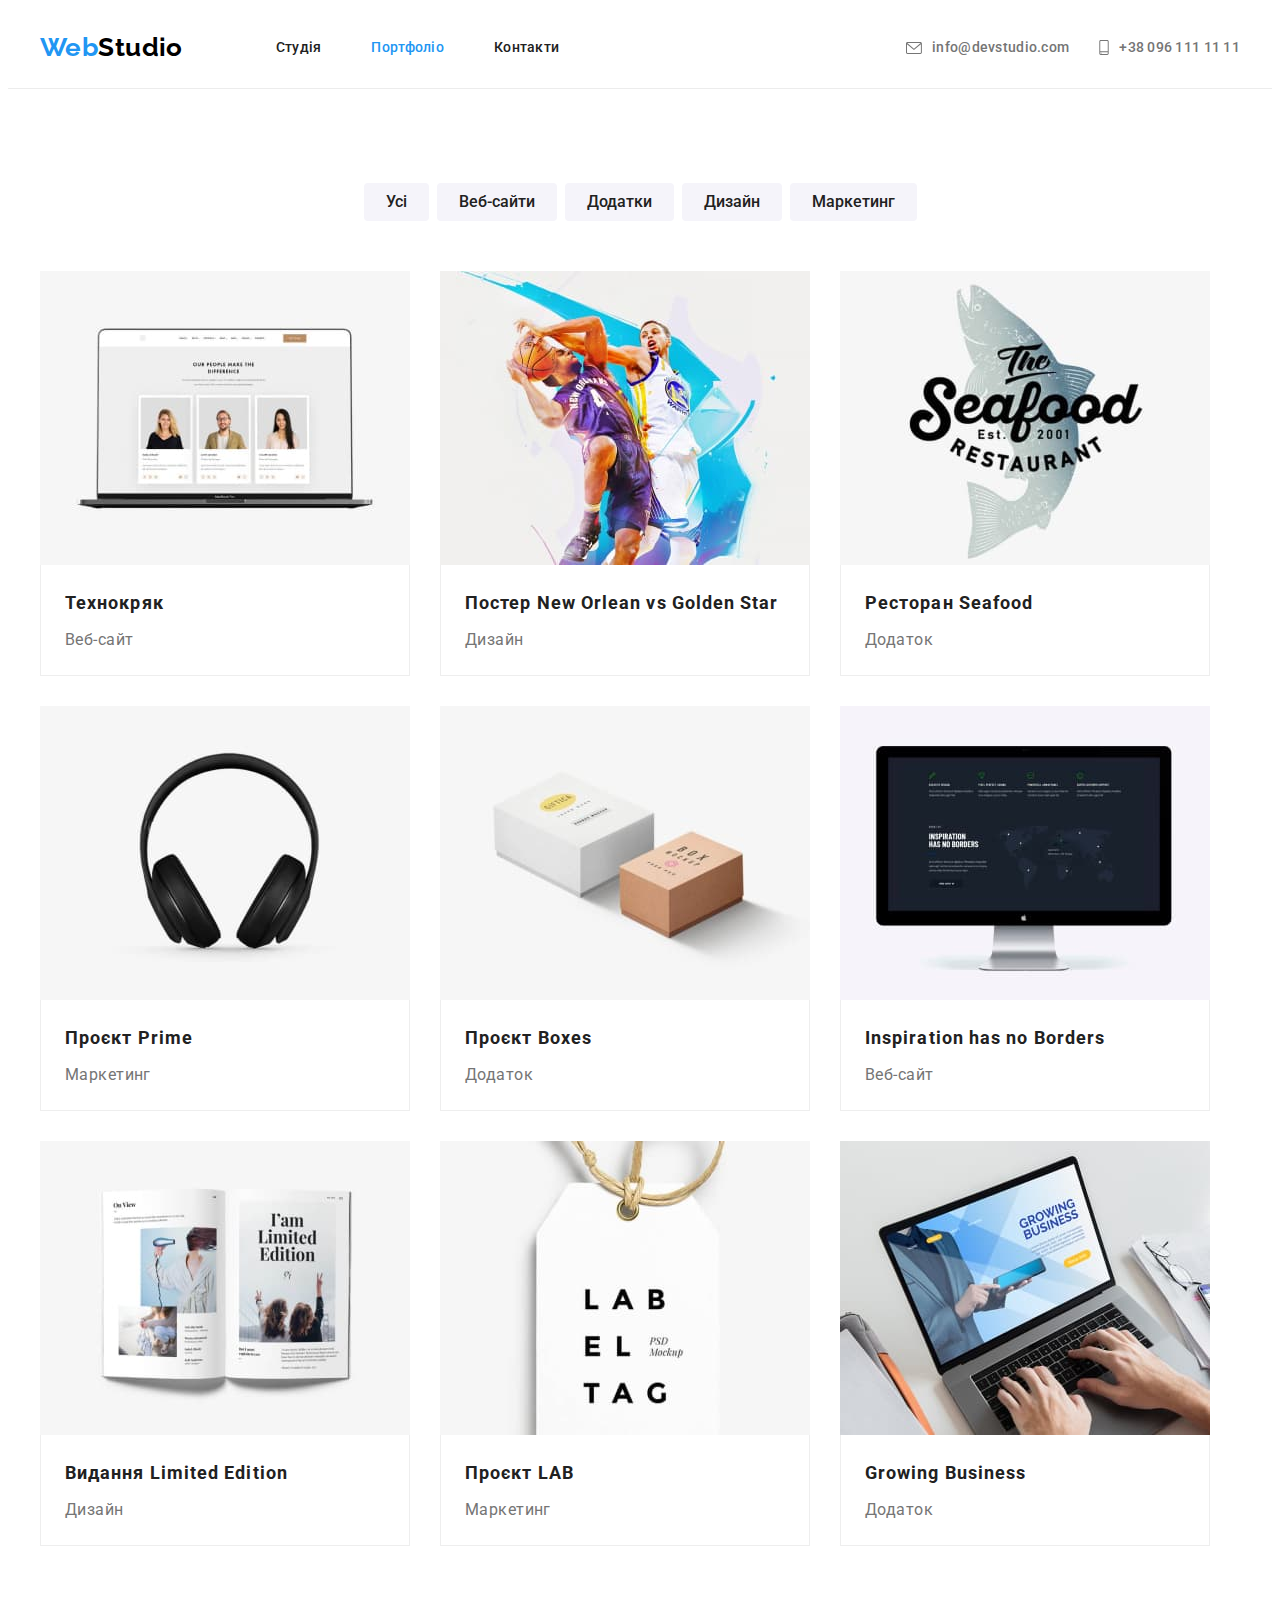
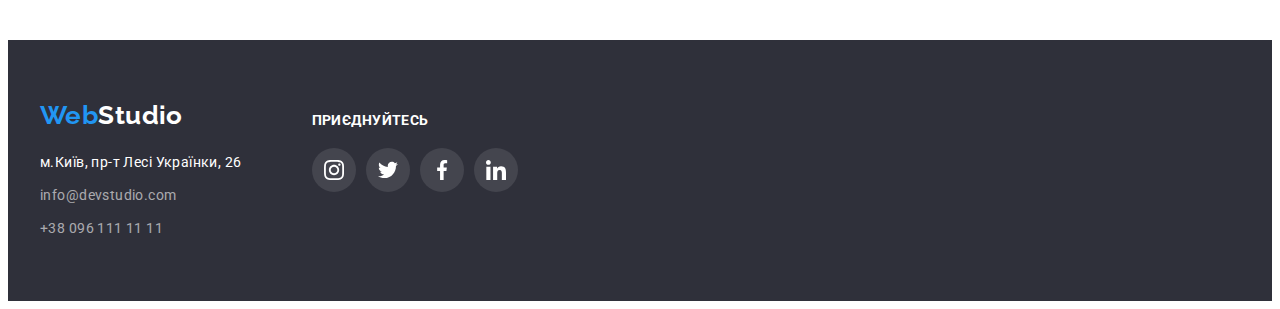
==== portfolio.html @ 64b1c9f9 "1" ====
<!DOCTYPE html>
<html lang="uk">
  <head>
    <meta charset="UTF-8" />
    <meta http-equiv="X-UA-Compatible" content="IE=edge" />
    <meta name="viewport" content="width=device-width, initial-scale=1.0" />

    <title>Portfolio</title>
    <link
      rel="stylesheet"
      href="https://cdnjs.cloudflare.com/ajax/libs/modern-normalize/1.1.0/modern-normalize.min.css"
      integrity="sha512-wpPYUAdjBVSE4KJnH1VR1HeZfpl1ub8YT/NKx4PuQ5NmX2tKuGu6U/JRp5y+Y8XG2tV+wKQpNHVUX03MfMFn9Q=="
      crossorigin="anonymous"
      referrerpolicy="no-referrer"
    />
    <link rel="stylesheet" href="./css/styles.css" />
    <link rel="preconnect" href="https://fonts.googleapis.com" />
    <link rel="preconnect" href="https://fonts.gstatic.com" crossorigin />
    <link
      href="https://fonts.googleapis.com/css2?family=Raleway:wght@700&family=Roboto:wght@400;500;700;900&display=swap"
      rel="stylesheet"
    />
  </head>
  <body>
    <header class="page-header">
      <div class="conteiner">
        <nav class="site-nav">
          <a class="logo-head" lang="en" href="./index.html"
            ><span class="web-logo">Web</span>Studio</a
          >
          <ul class="nav-links list">
            <li><a href="./index.html" class="link">Студія</a></li>
            <li><a href="#" class="link current">Портфоліо</a></li>
            <li><a href="#" class="link">Контакти</a></li>
          </ul>
        </nav>

        <ul class="contacts-header list">
          <li>
            <a href="mailto:info@devstudio.com"
              ><svg class="head-svgm">
                <use href="./images/symbol-defs.svg#icon-mail"></use></svg
              >info@devstudio.com</a
            >
          </li>
          <li>
            <a href="tel:+380961111111"
              ><svg class="head-svgp">
                <use href="./images/symbol-defs.svg#icon-phone"></use></svg
              >+38 096 111 11 11</a
            >
          </li>
        </ul>
      </div>
    </header>
    <main>
      <section class="section-portf">
        <div class="conteiner">
          <h1 class="visually-hidden">Проекти</h1>
          <ul class="filters list">
            <li><button type="button">Усі</button></li>
            <li><button type="button">Веб-сайти</button></li>
            <li><button type="button">Додатки</button></li>
            <li><button type="button">Дизайн</button></li>
            <li><button type="button">Маркетинг</button></li>
          </ul>
        </div>
        <div class="conteiner">
          <ul class="projects list">
            <li class="cards">
              <a class="shadow" href="#"
                ><img src="./images/web.jpg" width="370" alt="Веб-сайт на ноутбуці" />
                <div class="card-p">
                  <h2>Технокряк</h2>
                  <p>Веб-сайт</p>
                </div></a
              >
            </li>
            <li class="cards">
              <a class="shadow" href="#">
                <img src="./images/design.jpg" width="370" alt="Баскетболісти борються за м'яч" />
                <div class="card-p">
                  <h2>Постер New Orlean vs Golden Star</h2>
                  <p>Дизайн</p>
                </div></a
              >
            </li>
            <li class="cards">
              <a class="shadow" href="#">
                <img src="./images/restoraunt.jpg" width="370" alt="Лосось" />
                <div class="card-p">
                  <h2>Ресторан Seafood</h2>
                  <p>Додаток</p>
                </div></a
              >
            </li>
            <li class="cards">
              <a class="shadow" href="#"
                ><img src="./images/headphones.jpg" width="370" alt="Навушники" />
                <div class="card-p">
                  <h2>Проєкт Prime</h2>
                  <p>Маркетинг</p>
                </div></a
              >
            </li>
            <li class="cards">
              <a class="shadow" href="#">
                <img src="./images/boxes.jpg" width="370" alt="Дві прямокутні коробочки" />
                <div class="card-p">
                  <h2>Проєкт Boxes</h2>
                  <p>Додаток</p>
                </div></a
              >
            </li>
            <li class="cards">
              <a class="shadow" href="#"
                ><img
                  src="./images/monitor.jpg"
                  width="370"
                  alt="Веб-сайт на моніторі комп'ютера"
                />
                <div class="card-p">
                  <h2>Inspiration has no Borders</h2>
                  <p>Веб-сайт</p>
                </div></a
              >
            </li>
            <li class="cards">
              <a class="shadow" href="#"
                ><img src="./images/book.jpg" width="370" alt="Розвернута книга" />
                <div class="card-p">
                  <h2>Видання Limited Edition</h2>
                  <p>Дизайн</p>
                </div></a
              >
            </li>
            <li class="cards">
              <a class="shadow" href="#"
                ><img src="./images/labe.jpg" width="370" alt="Етикетка з надписом" />
                <div class="card-p">
                  <h2>Проєкт LAB</h2>
                  <p>Маркетинг</p>
                </div></a
              >
            </li>
            <li class="cards">
              <a class="shadow" href="#"
                ><img src="./images/notebook.jpg" width="370" alt="Людина клацає ноутбук" />
                <div class="card-p">
                  <h2>Growing Business</h2>
                  <p>Додаток</p>
                </div></a
              >
            </li>
          </ul>
        </div>
      </section>
    </main>
    <footer class="footer">
      <div class="conteiner">
        <div class="addressf">
          <a class="logo-footer" lang="en" href="#"><span class="web-logo">Web</span>Studio</a>
          <address>
            <ul class="contacts-footer list">
              <li>
                <a
                  class="map"
                  href="https://goo.gl/maps/fwpPtRoD1CJxpNF26"
                  target="_blank"
                  rel="noopener noreferrer nofollow"
                >
                  м.Київ, пр-т Лесі Українки, 26</a
                >
              </li>
              <li><a class="mail" href="mailto:info@devstudio.com">info@devstudio.com</a></li>
              <li><a class="phone" href="tel:+380961111111">+38 096 111 11 11</a></li>
            </ul>
          </address>
        </div>
        <div class="social-cont">
          <h2>Приєднуйтесь</h2>
          <ul class="social list">
            <li class="soc-item">
              <a href="#" class="soc-link">
                <svg class="fsoc-icon" width="20px" height="20px">
                  <use href="./images/symbol-defs.svg#icon-instagram"></use>
                </svg>
              </a>
            </li>
            <li class="soc-item">
              <a href="#" class="soc-link">
                <svg class="fsoc-icon" width="20px" height="20px">
                  <use href="./images/symbol-defs.svg#icon-twitter"></use></svg
              ></a>
            </li>
            <li class="soc-item">
              <a href="#" class="soc-link">
                <svg class="fsoc-icon" width="20px" height="20px">
                  <use href="./images/symbol-defs.svg#icon-facebook"></use></svg
              ></a>
            </li>
            <li class="soc-item">
              <a href="#" class="soc-link">
                <svg class="fsoc-icon" width="20px" height="20px">
                  <use href="./images/symbol-defs.svg#icon-linkedin"></use></svg
              ></a>
            </li>
          </ul>
        </div>
      </div>
    </footer>
  </body>
</html>
---- css/styles.css ----
:root {
  --border: rgba(236, 236, 236, 1);
  --black: #000000;
  --accent: #2196f3;
  --grey: #757575;
  --white: #ffffff;
  --text: #212121;
  --focus: #188ce8;
  --memberbgc: #f5f4fa;
  --headfoot: #2f303a;
  --icons: #afb1b8;
  --font-btn: inherit;
}

body {
  font-family: Roboto, sans-serif;
  background-color: var(--white);
  font-size: 14px;
  letter-spacing: 0.03em;
}
img {
  display: block;
  max-width: 100%;
  height: auto;
}
section {
  padding: 94px 0;
}
h1,
h2,
h3,
h4,
h5,
h6,
p,
ul {
  margin: 0;
  padding: 0;
}
header {
  border-bottom: 1px solid var(--border);
}
.list {
  list-style: none;
}
.page-header .conteiner {
  display: flex;
  align-items: center;
  justify-content: space-between;

  margin: 0 auto;
  max-width: 1200px;
}
.site-nav {
  display: flex;
  align-items: center;
}

.nav-links li + li {
  margin-left: 50px;
}

.nav-links {
  display: flex;
}

.nav-links .link {
  display: block;
  padding: 32px 0;
  text-decoration: none;
  font-style: normal;
  font-weight: 500;

  line-height: 1.14;
  letter-spacing: 0.02em;

  color: var(--text);
}
.nav-links .link:hover,
.nav-links .link:focus {
  color: var(--accent);
}
.nav-links .link.current {
  color: var(--accent);
}
.contacts-header {
  display: flex;
  align-items: center;
}
.head-svgm {
  width: 16px;
  height: 12px;
  margin-right: 10px;
}
.head-svgp {
  width: 10px;
  height: 15px;
  margin-right: 10px;
}

.contacts-header li + li {
  margin-left: 30px;
}

.contacts-header a {
  display: flex;
  align-items: center;
  padding: 32px 0;
  text-decoration: none;
  font-style: normal;
  font-weight: 500;

  line-height: 1.14;
  letter-spacing: 0.02em;

  color: var(--grey);
  fill: var(--grey);
}
.contacts-header a:hover,
.contacts-header a:focus {
  font-style: normal;
  font-weight: 500;

  line-height: 1.14;
  letter-spacing: 0.02em;

  color: var(--accent);
  fill: var(--accent);
}

.logo-head {
  margin-right: 93px;
  padding: 24px 0 25px 0;
  align-items: center;

  font-family: Raleway, sans-serif;
  text-decoration: none;
  font-style: normal;
  font-weight: 700;
  font-size: 26px;
  line-height: 1.19;
  /* identical to box height */

  color: var(--black);
}
.web-logo {
  color: var(--accent);
}
.conteiner {
  width: 1200px;

  margin: 0 auto;
  padding: 0 15px;
}

/*hero-sec-main*/

.herro-sec {
  max-width: 1600px;
  padding: 200px 15px;
  margin: 0 auto;
  background-image: linear-gradient(to right, rgba(47, 48, 58, 0.4), rgba(47, 48, 58, 0.4)),
    url(../images/team.jpg);
  /* background-image: url(../images/team.jpg); */
  background-repeat: no-repeat;
  background-position: center;
}
.hero-h {
  margin: 0 auto;
  margin-bottom: 30px;

  width: 696px;
  height: 120px;
  font-style: normal;
  font-weight: 900;
  font-size: 44px;
  line-height: 1.36;
  /* or 136% */

  text-align: center;
  letter-spacing: 0.06em;
  text-transform: uppercase;

  color: var(--white);
}
.hero-btn {
  padding: 10px 32px;
  margin: 0 auto;

  font-family: var(--font-btn);
  font-style: normal;
  font-weight: 700;
  font-size: 16px;
  line-height: 1.88;
  /* identical to box height, or 188% */

  display: flex;
  align-items: center;
  text-align: center;
  letter-spacing: 0.06em;

  color: var(--white);
  background: var(--accent);
  box-shadow: 0px 4px 4px rgba(0, 0, 0, 0.15);
  border: none;
  border-radius: 4px;
  cursor: pointer;
}
.hero-btn:hover {
  background: var(--focus);
  box-shadow: 0px 4px 4px rgba(0, 0, 0, 0.15);
  border-radius: 4px;
}
.hero-btn:focus {
  background: var(--focus);
  box-shadow: 0px 4px 4px rgba(0, 0, 0, 0.15);
  border-radius: 4px;
}

/*2sec-main*/
.visually-hidden {
  position: absolute;
  white-space: nowrap;
  width: 1px;
  height: 1px;
  overflow: hidden;
  border: 0;
  padding: 0;
  clip: rect(0 0 0 0);
  clip-path: inset (50%);
  margin: -1px;
}
.benefits {
  display: flex;

  text-align: center;
}

.benefits > li:not(:last-child) {
  margin-right: 30px;
}
.benef-bg {
  display: flex;
  width: 270px;
  height: 120px;
  margin-bottom: 30px;
  justify-content: center;
  align-items: center;

  background-color: var(--memberbgc);
  border-radius: 4px;
}
.benefits h3 {
  margin-bottom: 10px;
  line-height: 1.14;
  text-align: left;

  text-transform: uppercase;

  color: var(--text);
}
.benefits p {
  text-align: left;
  line-height: 1.71;
  /* or 171% */

  color: var(--grey);
}
/*3sec-main*/
section.our-works {
  padding-top: 0;
}
.our-works h2 {
  margin-bottom: 50px;
  font-size: 36px;
  line-height: 1.16;
  text-align: center;

  color: var(--text);
}
.works {
  display: flex;
}
.works > li:not(:last-child) {
  margin-right: 30px;
}
/*4sec-main*/
.team {
  background-color: var(--memberbgc);
}
.our-team {
  margin-bottom: 50px;
  font-style: normal;
  font-weight: 700;
  font-size: 36px;
  line-height: 1.16;
  text-align: center;
  background-color: var(--memberbgc);

  color: var(--text);
}
.members {
  display: flex;
}

.members > li:not(:last-child) {
  margin-right: 30px;
}
.card {
  padding: 30px 0;
  box-shadow: 0px 1px 3px rgba(0, 0, 0, 0.12), 0px 1px 1px rgba(0, 0, 0, 0.14),
    0px 2px 1px rgba(0, 0, 0, 0.2);
  border-radius: 0px 0px 4px 4px;

  background-color: var(--white);
}
.card img {
  margin-bottom: 30px;
}

.members h3 {
  margin-bottom: 10px;
  font-weight: 500;
  font-size: 16px;
  line-height: 1.2;
  /* identical to box height */

  text-align: center;

  color: var(--text);
  background-color: var(--white);
}
.members p {
  font-size: 16px;
  line-height: 1.2;
  margin-bottom: 16px;
  /* identical to box height */

  text-align: center;

  color: var(--grey);
  background-color: var(--white);
}
.team-social {
  display: flex;
  justify-content: center;
  gap: 10px;
}
.team-soc-item {
}
.team-soc-link {
  width: 44px;
  height: 44px;
  display: flex;
  align-items: center;
  justify-content: center;

  background-color: rgba(255, 255, 255, 0.1);
  fill: var(--icons);
  border-radius: 50%;
}
.team-soc-link:hover,
.team-soc-link:focus {
  background-color: var(--accent);
  fill: var(--white);
}
/* clients */

.our-clients {
  font-style: normal;
  font-weight: 700;
  font-size: 36px;
  line-height: 42px;
  text-align: center;
  letter-spacing: 0.03em;
  color: var(--text);
  margin-bottom: 50px;
}
.clients {
  gap: 30px;
  display: flex;
}

.clients-link {
  width: 170px;
  height: 92px;
  border: 1px solid var(--icons);
  fill: var(--icons);
  display: flex;
  align-items: center;
  justify-content: center;
  border-radius: 4px;
}

.clients-link:hover,
.clients-link:focus {
  border: 1px solid var(--accent);
  fill: var(--accent);
}

/*portfolio*/
/*buttons*/

/* .conteiner > nav {
  display: flex;
} */
.section-portf {
}
.filters {
  display: flex;
  justify-content: center;
  margin-bottom: 50px;
  font-size: 16px;
}
.filters li:not(:last-child) {
  margin-right: 8px;
}
.filters button {
  padding: 6px 22px;
  font-family: var(--font-btn);
  font-style: normal;
  font-weight: 500;
  font-size: 16px;
  line-height: 1.62;

  color: var(--text);
  background-color: var(--memberbgc);
  border-radius: 4px;
  border: none;
  cursor: pointer;
}
.filters button:hover,
.filters button:focus {
  background-color: var(--accent);
  color: var(--white);
  box-shadow: 0px 3px 1px rgba(0, 0, 0, 0.1), 0px 1px 2px rgba(0, 0, 0, 0.08),
    0px 2px 2px rgba(0, 0, 0, 0.12);
  border-radius: 4px;
}
/*projects*/
.card-p {
  padding: 20px 24px;
  border: 1px solid #eee;
  border-top: 0;
}
.shadow {
  display: block;
}
.shadow:focus,
.shadow:hover {
  box-shadow: 0px 1px 1px rgba(0, 0, 0, 0.12), 0px 4px 4px rgba(0, 0, 0, 0.06),
    1px 4px 6px rgba(0, 0, 0, 0.16);
}
.card-p h2 {
  margin-bottom: 4px;
}

.projects {
  display: flex;
  flex-wrap: wrap;
  gap: 30px;
}
.projects a {
  text-decoration: none;
}
/*
.projects .card-p{
  margin-right: 30px;
  margin-bottom: 30px;
}
.projects .card-p:last-child(-n+3){
  margin-bottom: 0;
}
.projects .card-p:nth-child(n){
  margin-right: 0;
}
*/
.projects h2 {
  font-size: 18px;
  line-height: 2;
  text-decoration: none;
  /* identical to box height, or 200% */

  letter-spacing: 0.06em;

  color: var(--text);
}
.projects p {
  font-size: 16px;
  line-height: 1.88;
  /* identical to box height, or 188% */

  color: var(--grey);
}
/*footer*/
.footer {
  padding: 60px 0;
  background-color: var(--headfoot);
}

footer .conteiner {
  display: flex;
}
footer div[addresf] {
  display: flex;
}

.social-cont {
  display: flex;
  justify-content: flex-start;
  flex-direction: column;
  margin-left: 70px;
  margin-top: 12px;
}
.social-cont h2 {
  margin-bottom: 20px;
  font-style: normal;
  font-weight: 700;
  font-size: 14px;
  line-height: 16px;
  letter-spacing: 0.03em;
  text-transform: uppercase;

  color: var(--white);
}
.social {
  display: flex;
  justify-content: center;
  gap: 10px;
}
.soc-item {
}
.soc-link {
  width: 44px;
  height: 44px;
  display: flex;
  align-items: center;
  justify-content: center;
  background-color: rgba(255, 255, 255, 0.1);
  border-radius: 50%;
  fill: var(--white);
}
.soc-link:hover,
.soc-link:focus,
.soc-link:active {
  background-color: var(--accent);
}

a.logo-footer {
  display: block;
  margin-bottom: 20px;

  font-family: Raleway, sans-serif;
  font-style: normal;
  text-decoration: none;
  font-weight: 700;
  font-size: 26px;
  line-height: 1.2;
  /* identical to box height */

  color: var(--white);
}
.contacts-footer li {
  display: block;
}
.contacts-footer li:not(:last-child) {
  margin-bottom: 9px;
}
.map {
  font-style: normal;
  text-decoration: none;
  font-weight: 400;

  line-height: 1.71;
  /* or 171% */

  color: var(--white);
}
.mail,
.phone {
  font-style: normal;
  text-decoration: none;
  font-weight: 400;

  line-height: 1.71;
  /* or 171% */

  color: rgba(255, 255, 255, 0.6);
}
.contacts-footer a:hover,
.contacts-footer a:focus {
  color: var(--focus);
}

/*.map:hover,
.map:focus {
  color: var(--focus);
}
.mail:hover,
.mail:focus {
  color: var(--focus);
}
.phone:hover,
.phone:focus {
  color: var(--focus);
}*/
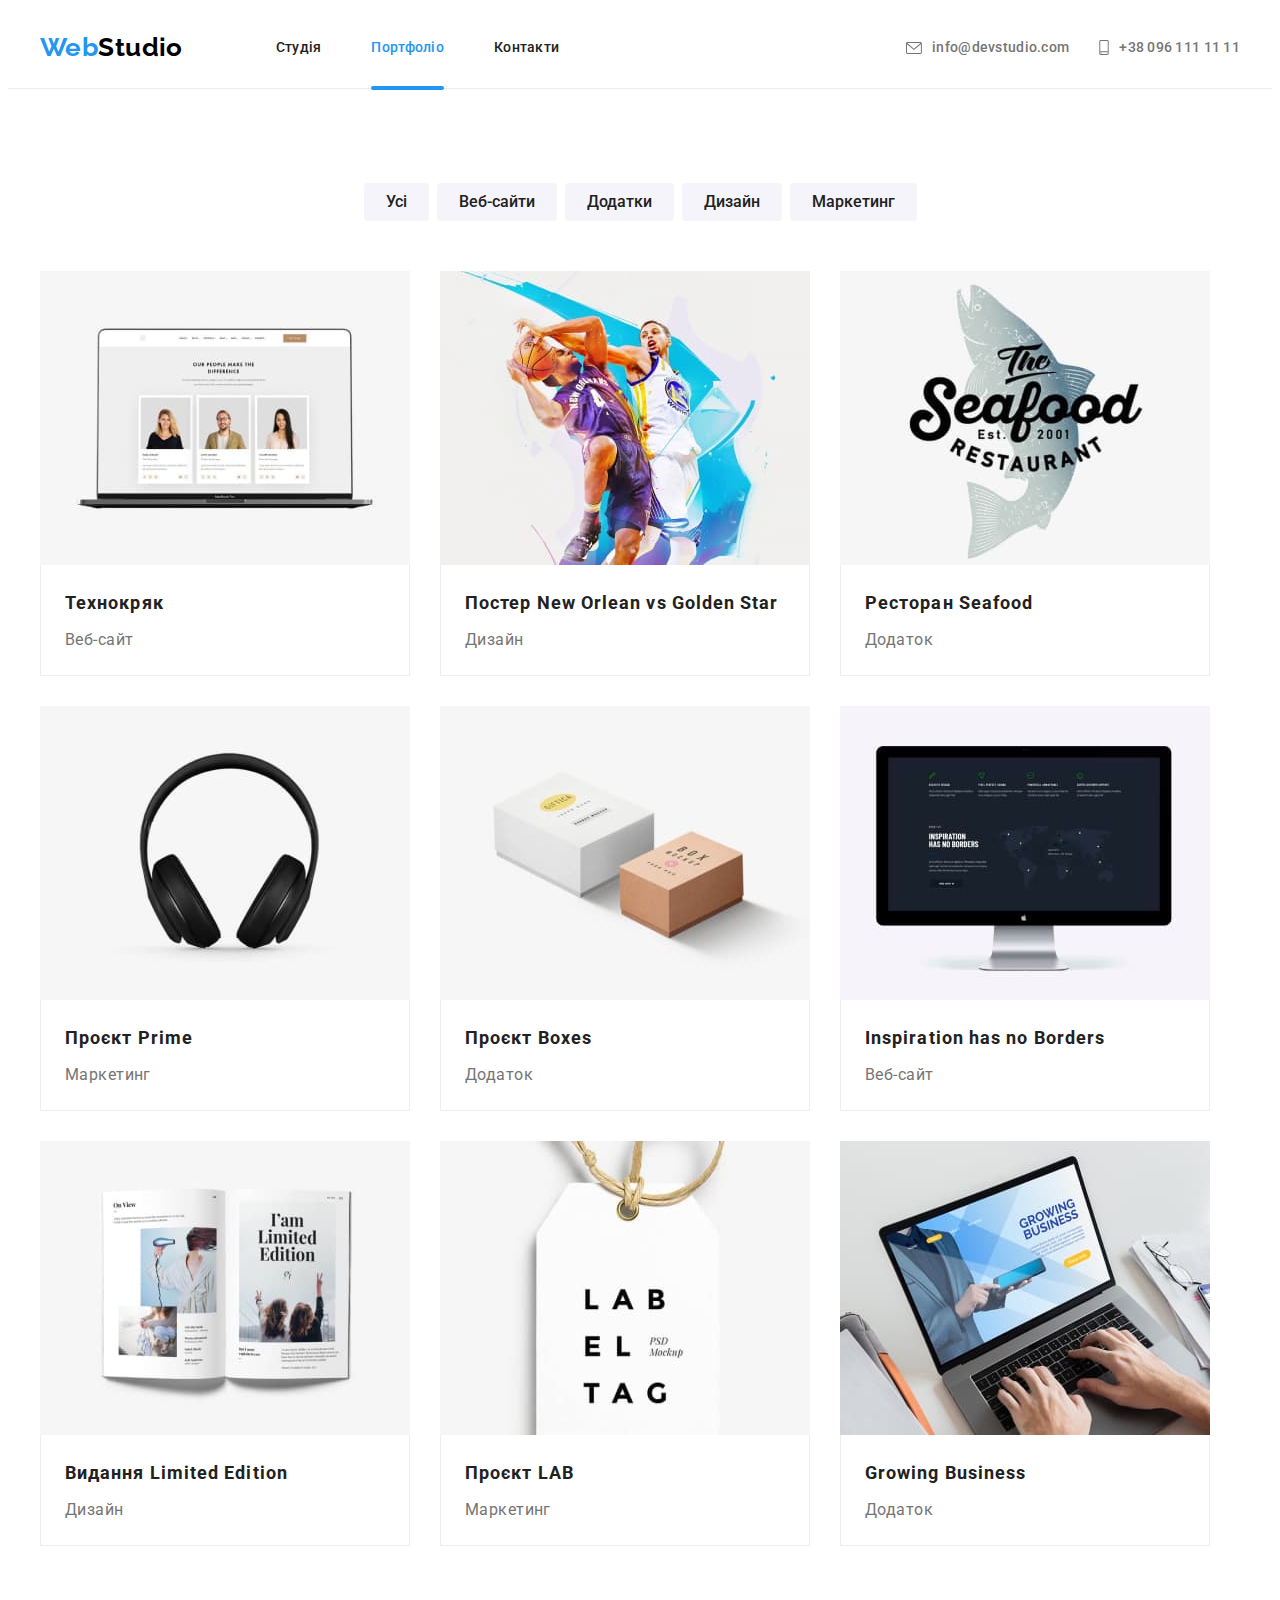
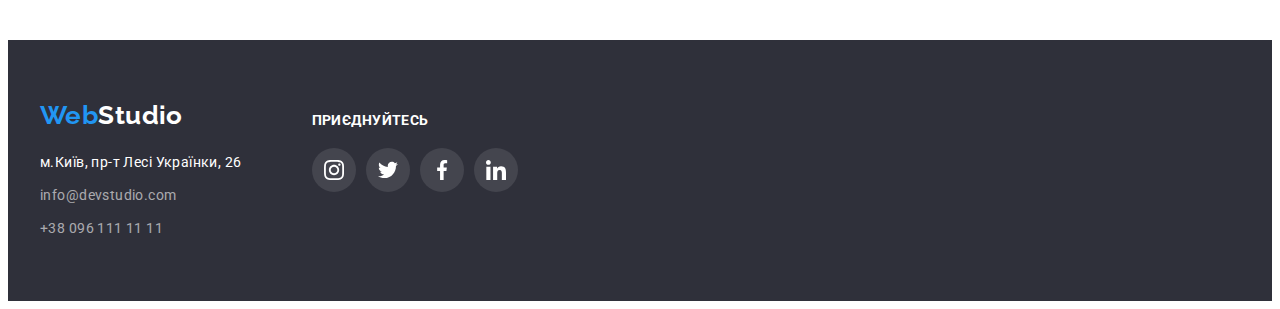
==== commit 9f4e70a1: "1" ====
--- a/portfolio.html
+++ b/portfolio.html
@@ -68,17 +68,36 @@
         <div class="conteiner">
           <ul class="projects list">
             <li class="cards">
-              <a class="shadow" href="#"
-                ><img src="./images/web.jpg" width="370" alt="Веб-сайт на ноутбуці" />
+              <a class="shadow" href="#">
+                <div class="box">
+                  <img src="./images/web.jpg" width="370" alt="Веб-сайт на ноутбуці" />
+                  <div class="overlay">
+                    <p>
+                      Ресурс пропонує комплексні пропозиції з різним рівнем функціоналу та сервісів.
+                      Все це дозволить відвідувачу отримати вичерпні відомості про компанію чи
+                      приватну особу.
+                    </p>
+                  </div>
+                </div>
                 <div class="card-p">
                   <h2>Технокряк</h2>
                   <p>Веб-сайт</p>
-                </div></a
-              >
-            </li>
-            <li class="cards">
-              <a class="shadow" href="#">
-                <img src="./images/design.jpg" width="370" alt="Баскетболісти борються за м'яч" />
+                </div>
+              </a>
+            </li>
+            <li class="cards">
+              <a class="shadow" href="#">
+                <div class="box">
+                  <img src="./images/design.jpg" width="370" alt="Баскетболісти борються за м'яч" />
+                  <div class="overlay">
+                    <p>
+                      Ресурс пропонує комплексні пропозиції з різним рівнем функціоналу та сервісів.
+                      Все це дозволить відвідувачу отримати вичерпні відомості про компанію чи
+                      приватну особу.
+                    </p>
+                  </div>
+                </div>
+
                 <div class="card-p">
                   <h2>Постер New Orlean vs Golden Star</h2>
                   <p>Дизайн</p>
@@ -87,7 +106,17 @@
             </li>
             <li class="cards">
               <a class="shadow" href="#">
-                <img src="./images/restoraunt.jpg" width="370" alt="Лосось" />
+                <div class="box">
+                  <img src="./images/restoraunt.jpg" width="370" alt="Лосось" />
+                  <div class="overlay">
+                    <p>
+                      Ресурс пропонує комплексні пропозиції з різним рівнем функціоналу та сервісів.
+                      Все це дозволить відвідувачу отримати вичерпні відомості про компанію чи
+                      приватну особу.
+                    </p>
+                  </div>
+                </div>
+
                 <div class="card-p">
                   <h2>Ресторан Seafood</h2>
                   <p>Додаток</p>
@@ -95,8 +124,18 @@
               >
             </li>
             <li class="cards">
-              <a class="shadow" href="#"
-                ><img src="./images/headphones.jpg" width="370" alt="Навушники" />
+              <a class="shadow" href="#">
+                <div class="box">
+                  <img src="./images/headphones.jpg" width="370" alt="Навушники" />
+                  <div class="overlay">
+                    <p>
+                      Ресурс пропонує комплексні пропозиції з різним рівнем функціоналу та сервісів.
+                      Все це дозволить відвідувачу отримати вичерпні відомості про компанію чи
+                      приватну особу.
+                    </p>
+                  </div>
+                </div>
+
                 <div class="card-p">
                   <h2>Проєкт Prime</h2>
                   <p>Маркетинг</p>
@@ -105,7 +144,17 @@
             </li>
             <li class="cards">
               <a class="shadow" href="#">
-                <img src="./images/boxes.jpg" width="370" alt="Дві прямокутні коробочки" />
+                <div class="box">
+                  <img src="./images/boxes.jpg" width="370" alt="Дві прямокутні коробочки" />
+                  <div class="overlay">
+                    <p>
+                      Ресурс пропонує комплексні пропозиції з різним рівнем функціоналу та сервісів.
+                      Все це дозволить відвідувачу отримати вичерпні відомості про компанію чи
+                      приватну особу.
+                    </p>
+                  </div>
+                </div>
+
                 <div class="card-p">
                   <h2>Проєкт Boxes</h2>
                   <p>Додаток</p>
@@ -113,12 +162,22 @@
               >
             </li>
             <li class="cards">
-              <a class="shadow" href="#"
-                ><img
-                  src="./images/monitor.jpg"
-                  width="370"
-                  alt="Веб-сайт на моніторі комп'ютера"
-                />
+              <a class="shadow" href="#">
+                <div class="box">
+                  <img
+                    src="./images/monitor.jpg"
+                    width="370"
+                    alt="Веб-сайт на моніторі комп'ютера"
+                  />
+                  <div class="overlay">
+                    <p>
+                      Ресурс пропонує комплексні пропозиції з різним рівнем функціоналу та сервісів.
+                      Все це дозволить відвідувачу отримати вичерпні відомості про компанію чи
+                      приватну особу.
+                    </p>
+                  </div>
+                </div>
+
                 <div class="card-p">
                   <h2>Inspiration has no Borders</h2>
                   <p>Веб-сайт</p>
@@ -126,8 +185,18 @@
               >
             </li>
             <li class="cards">
-              <a class="shadow" href="#"
-                ><img src="./images/book.jpg" width="370" alt="Розвернута книга" />
+              <a class="shadow" href="#">
+                <div class="box">
+                  <img src="./images/book.jpg" width="370" alt="Розвернута книга" />
+                  <div class="overlay">
+                    <p>
+                      Ресурс пропонує комплексні пропозиції з різним рівнем функціоналу та сервісів.
+                      Все це дозволить відвідувачу отримати вичерпні відомості про компанію чи
+                      приватну особу.
+                    </p>
+                  </div>
+                </div>
+
                 <div class="card-p">
                   <h2>Видання Limited Edition</h2>
                   <p>Дизайн</p>
@@ -135,8 +204,18 @@
               >
             </li>
             <li class="cards">
-              <a class="shadow" href="#"
-                ><img src="./images/labe.jpg" width="370" alt="Етикетка з надписом" />
+              <a class="shadow" href="#">
+                <div class="box">
+                  <img src="./images/labe.jpg" width="370" alt="Етикетка з надписом" />
+                  <div class="overlay">
+                    <p>
+                      Ресурс пропонує комплексні пропозиції з різним рівнем функціоналу та сервісів.
+                      Все це дозволить відвідувачу отримати вичерпні відомості про компанію чи
+                      приватну особу.
+                    </p>
+                  </div>
+                </div>
+
                 <div class="card-p">
                   <h2>Проєкт LAB</h2>
                   <p>Маркетинг</p>
@@ -144,8 +223,18 @@
               >
             </li>
             <li class="cards">
-              <a class="shadow" href="#"
-                ><img src="./images/notebook.jpg" width="370" alt="Людина клацає ноутбук" />
+              <a class="shadow" href="#">
+                <div class="box">
+                  <img src="./images/notebook.jpg" width="370" alt="Людина клацає ноутбук" />
+                  <div class="overlay">
+                    <p>
+                      Ресурс пропонує комплексні пропозиції з різним рівнем функціоналу та сервісів.
+                      Все це дозволить відвідувачу отримати вичерпні відомості про компанію чи
+                      приватну особу.
+                    </p>
+                  </div>
+                </div>
+
                 <div class="card-p">
                   <h2>Growing Business</h2>
                   <p>Додаток</p>
--- a/css/styles.css
+++ b/css/styles.css
@@ -75,13 +75,30 @@
   letter-spacing: 0.02em;
 
   color: var(--text);
-}
+  transition-duration: 250ms;
+  transition-timing-function: (0.4, 0, 0.2, 1);
+}
+
 .nav-links .link:hover,
 .nav-links .link:focus {
   color: var(--accent);
 }
 .nav-links .link.current {
   color: var(--accent);
+}
+.link {
+  position: relative;
+}
+li .current::after {
+  content: '';
+  display: block;
+  position: absolute;
+  width: 100%;
+  height: 4px;
+  left: 0;
+  bottom: -2px;
+  border-radius: 2px;
+  background-color: var(--accent);
 }
 .contacts-header {
   display: flex;
@@ -115,7 +132,10 @@
 
   color: var(--grey);
   fill: var(--grey);
-}
+  transition-duration: 250ms;
+  transition-timing-function: (0.4, 0, 0.2, 1);
+}
+
 .contacts-header a:hover,
 .contacts-header a:focus {
   font-style: normal;
@@ -205,6 +225,8 @@
   border: none;
   border-radius: 4px;
   cursor: pointer;
+  transition-duration: 250ms;
+  transition-timing-function: (0.4, 0, 0.2, 1);
 }
 .hero-btn:hover {
   background: var(--focus);
@@ -281,9 +303,32 @@
 .works {
   display: flex;
 }
+
 .works > li:not(:last-child) {
   margin-right: 30px;
 }
+.works-label {
+  position: relative;
+}
+.works-label > .label {
+  width: 370px;
+  height: 70px;
+  position: absolute;
+  bottom: 0;
+  padding-top: 27px;
+  padding-bottom: 27px;
+
+  font-style: normal;
+  font-weight: 700;
+  font-size: 14px;
+  line-height: 16px;
+  text-align: center;
+  letter-spacing: 0.03em;
+  text-transform: uppercase;
+  background-color: rgba(47, 48, 58, 0.8);
+  color: #ffffff;
+}
+
 /*4sec-main*/
 .team {
   background-color: var(--memberbgc);
@@ -358,7 +403,10 @@
   background-color: rgba(255, 255, 255, 0.1);
   fill: var(--icons);
   border-radius: 50%;
-}
+  transition-duration: 250ms;
+  transition-timing-function: (0.4, 0, 0.2, 1);
+}
+
 .team-soc-link:hover,
 .team-soc-link:focus {
   background-color: var(--accent);
@@ -390,6 +438,8 @@
   align-items: center;
   justify-content: center;
   border-radius: 4px;
+  transition-duration: 250ms;
+  transition-timing-function: (0.4, 0, 0.2, 1);
 }
 
 .clients-link:hover,
@@ -428,6 +478,8 @@
   border-radius: 4px;
   border: none;
   cursor: pointer;
+  transition-duration: 250ms;
+  transition-timing-function: (0.4, 0, 0.2, 1);
 }
 .filters button:hover,
 .filters button:focus {
@@ -445,6 +497,8 @@
 }
 .shadow {
   display: block;
+  transition-duration: 250ms;
+  transition-timing-function: (0.4, 0, 0.2, 1);
 }
 .shadow:focus,
 .shadow:hover {
@@ -463,18 +517,6 @@
 .projects a {
   text-decoration: none;
 }
-/*
-.projects .card-p{
-  margin-right: 30px;
-  margin-bottom: 30px;
-}
-.projects .card-p:last-child(-n+3){
-  margin-bottom: 0;
-}
-.projects .card-p:nth-child(n){
-  margin-right: 0;
-}
-*/
 .projects h2 {
   font-size: 18px;
   line-height: 2;
@@ -492,6 +534,36 @@
 
   color: var(--grey);
 }
+.box {
+  position: relative;
+  overflow: hidden;
+}
+.shadow:hover .overlay {
+  transform: translatey(0);
+}
+.overlay {
+  position: absolute;
+  top: 0;
+  left: 0;
+  width: 100%;
+  height: 100%;
+  background-color: rgba(33, 150, 243, 0.9);
+
+  transform: translatey(100%);
+  transition: transform 250ms ease;
+}
+.overlay p {
+  margin: 0;
+  padding: 63px 24px;
+  font-style: normal;
+  font-weight: 400;
+  font-size: 18px;
+  line-height: 1.56;
+  /* or 156% */
+
+  letter-spacing: inherit;
+  color: #ffffff;
+}
 /*footer*/
 .footer {
   padding: 60px 0;
@@ -539,6 +611,8 @@
   background-color: rgba(255, 255, 255, 0.1);
   border-radius: 50%;
   fill: var(--white);
+  transition-duration: 250ms;
+  transition-timing-function: (0.4, 0, 0.2, 1);
 }
 .soc-link:hover,
 .soc-link:focus,
@@ -586,6 +660,8 @@
   /* or 171% */
 
   color: rgba(255, 255, 255, 0.6);
+  transition-duration: 250ms;
+  transition-timing-function: (0.4, 0, 0.2, 1);
 }
 .contacts-footer a:hover,
 .contacts-footer a:focus {
@@ -604,3 +680,53 @@
 .phone:focus {
   color: var(--focus);
 }*/
+.backdrop {
+  position: fixed;
+  top: 0;
+  left: 0;
+  width: 100%;
+  height: 100%;
+  background-color: rgba(47, 48, 58, 0.4);
+  opacity: 1;
+
+  transition: opacity 250ms cubic-bezier(0.4, 0, 0.2, 1);
+}
+.backdrop.is-hidden {
+  visibility: hidden;
+  opacity: 0;
+  pointer-events: none;
+}
+.backdrop.is-hidden .modal {
+  transform: translate(-50%, -50%) scale(1.5);
+  transition: transform 250ms cubic-bezier(0.4, 0, 0.2, 1);
+}
+.modal {
+  position: absolute;
+  display: flex;
+  justify-content: end;
+  width: 528px;
+  height: 581px;
+  padding: 8px;
+  top: 50%;
+  left: 50%;
+  background-color: #fff;
+  border-radius: 4px;
+  transform: translate(-50%, -50%) scale(1);
+  transition: transform 250ms cubic-bezier(0.4, 0, 0.2, 1);
+}
+.icon-close {
+  fill: var(--black);
+}
+.modal button {
+  padding: 0;
+  margin: 0;
+  display: flex;
+  align-items: center;
+  justify-content: center;
+  width: 30px;
+  height: 30px;
+  border: 1px solid rgba(0, 0, 0, 0.1);
+  border-radius: 50%;
+  background-color: var(--white);
+  cursor: pointer;
+}
